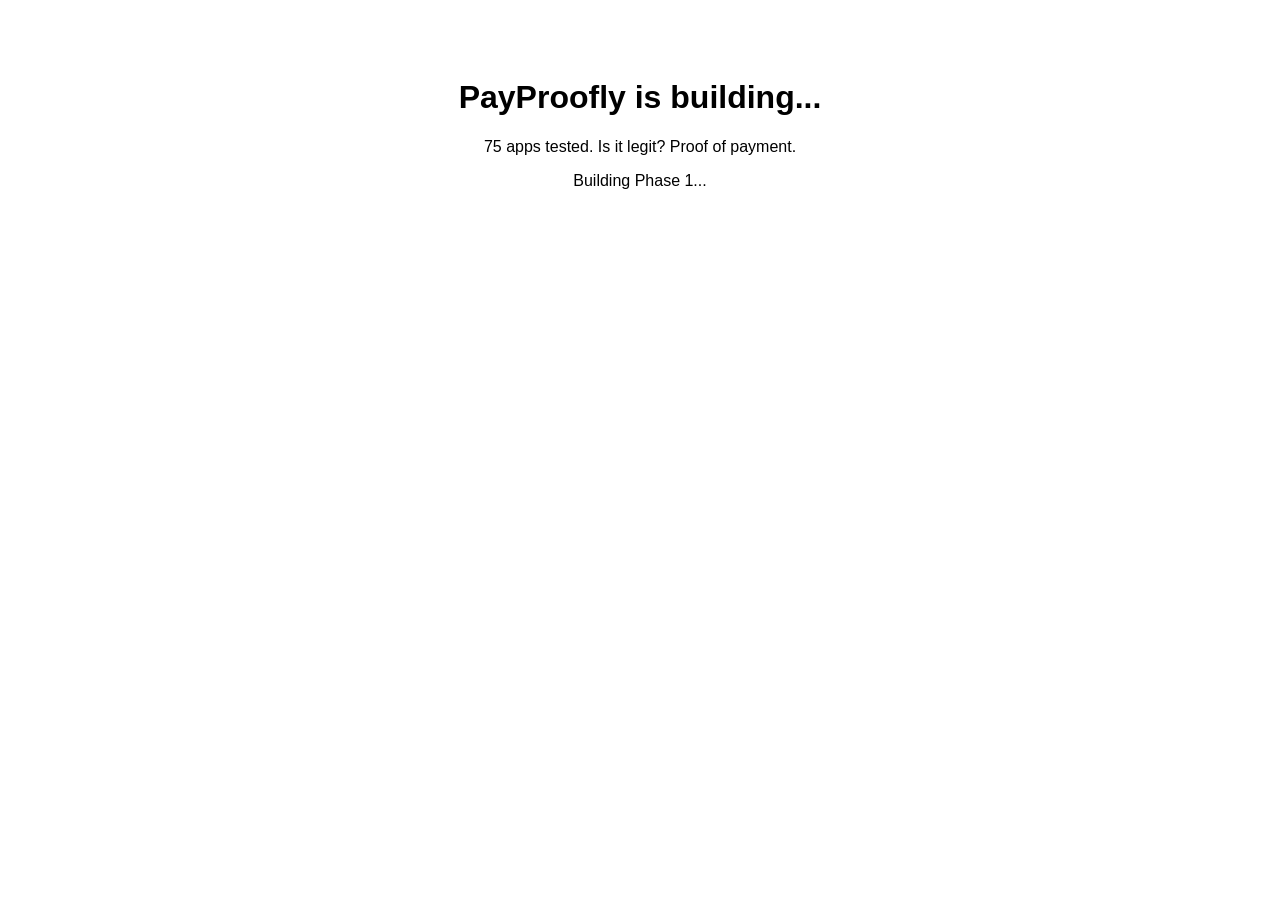
==== index.html @ 029c1d3a "Create index.html" ====
<!DOCTYPE html>
<html>
<head><title>PayProofly - Coming Soon</title></head>
<body style="font-family:sans-serif; text-align:center; padding:50px">
<h1>PayProofly is building...</h1>
<p>75 apps tested. Is it legit? Proof of payment.</p>
<p>Building Phase 1...</p>
</body>
</html>
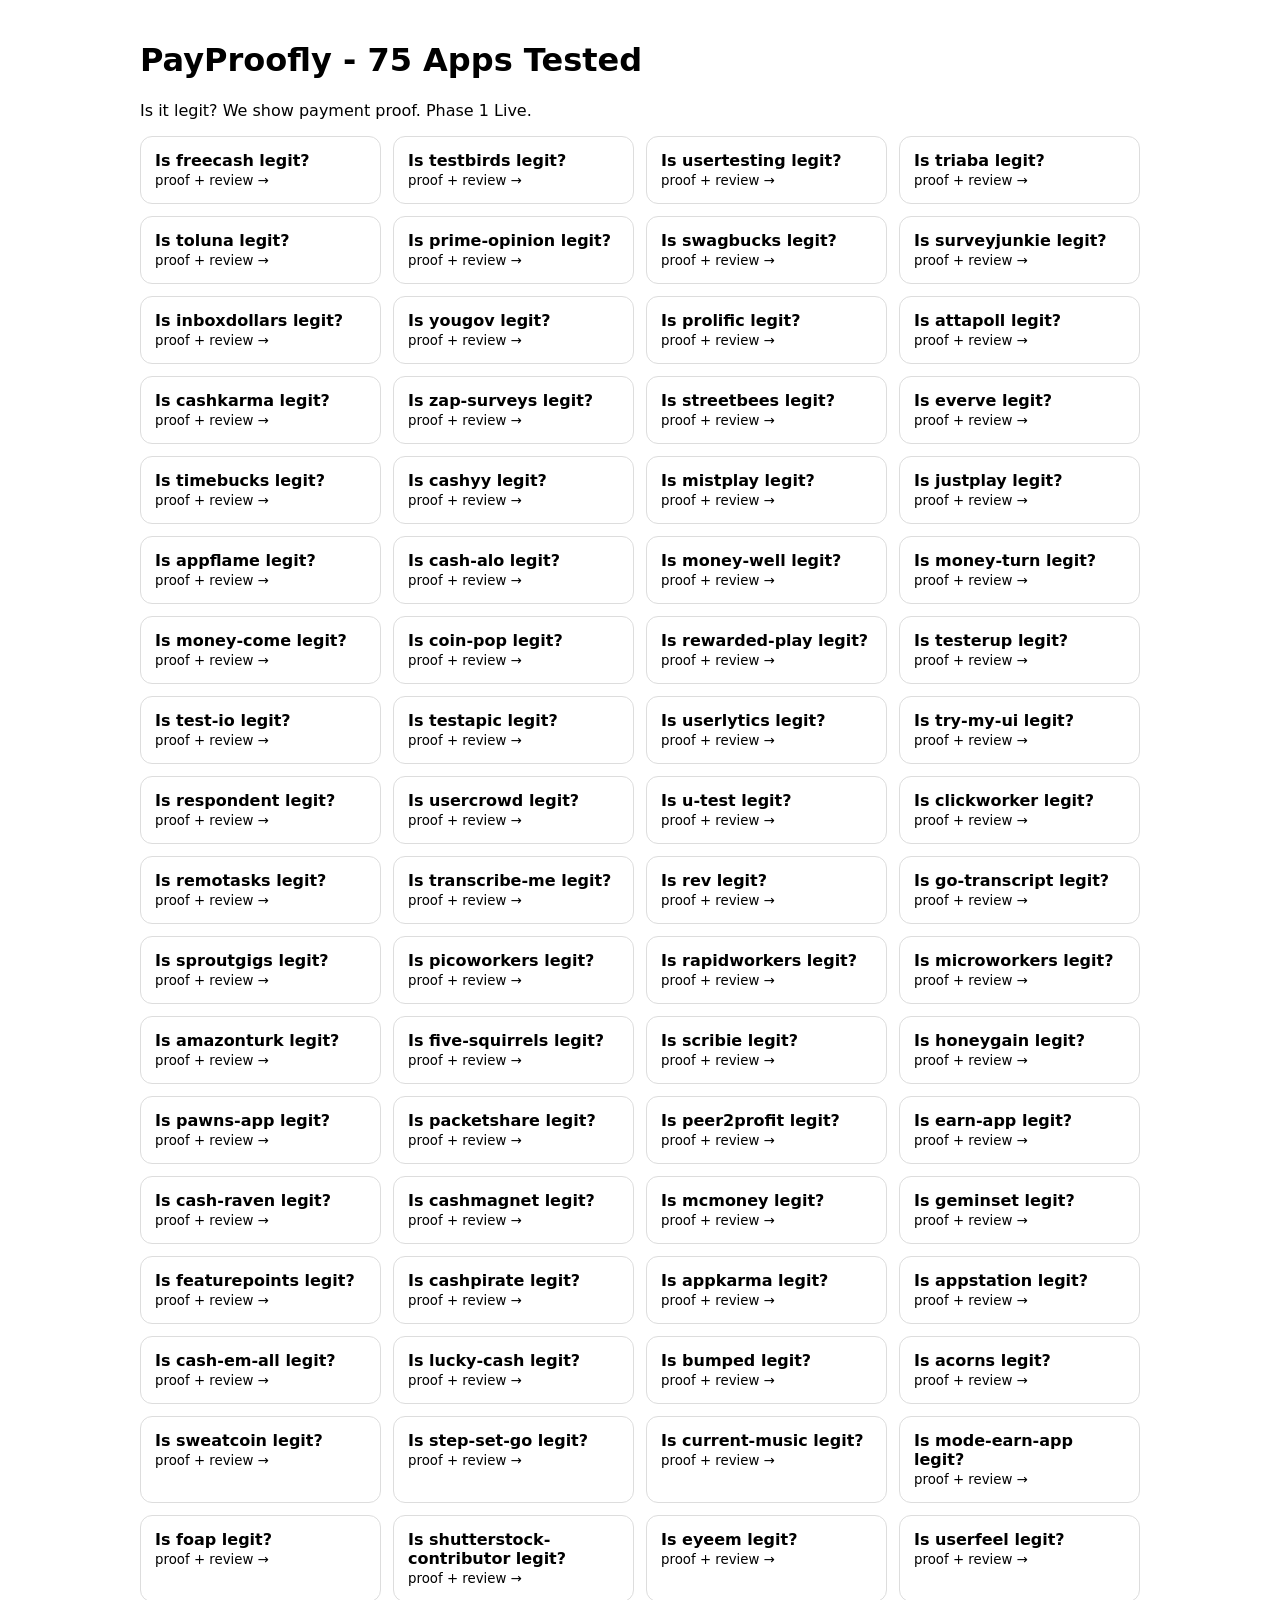
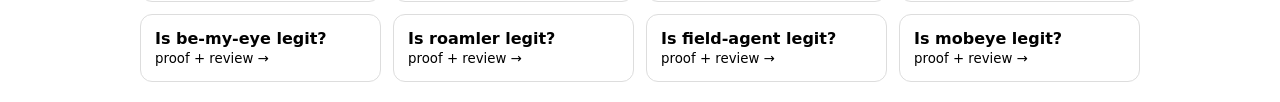
==== commit b96f3275: "Update index.html" ====
--- a/index.html
+++ b/index.html
@@ -1,9 +1,16 @@
 <!DOCTYPE html>
-<html>
-<head><title>PayProofly - Coming Soon</title></head>
-<body style="font-family:sans-serif; text-align:center; padding:50px">
-<h1>PayProofly is building...</h1>
-<p>75 apps tested. Is it legit? Proof of payment.</p>
-<p>Building Phase 1...</p>
-</body>
-</html>
+<html lang="en"><head><meta charset="utf-8"><meta name="viewport" content="width=device-width,initial-scale=1">
+<title>PayProofly - 75 Apps Tested</title>
+<style>
+body{font-family:system-ui;max-width:1000px;margin:0 auto;padding:20px}
+.grid{display:grid;grid-template-columns:repeat(auto-fill,minmax(200px,1fr));gap:12px}
+.card{border:1px solid #ddd;border-radius:12px;padding:14px;text-decoration:none;color:#000}
+.card:hover{border-color:#000}
+</style></head><body>
+<h1>PayProofly - 75 Apps Tested</h1>
+<p>Is it legit? We show payment proof. Phase 1 Live.</p>
+<div class="grid" id="g"></div>
+<script>
+const apps=["freecash","testbirds","usertesting","triaba","toluna","prime-opinion","swagbucks","surveyjunkie","inboxdollars","yougov","prolific","attapoll","cashkarma","zap-surveys","streetbees","everve","timebucks","cashyy","mistplay","justplay","appflame","cash-alo","money-well","money-turn","money-come","coin-pop","rewarded-play","testerup","test-io","testapic","userlytics","try-my-ui","respondent","usercrowd","u-test","clickworker","remotasks","transcribe-me","rev","go-transcript","sproutgigs","picoworkers","rapidworkers","microworkers","amazonturk","five-squirrels","scribie","honeygain","pawns-app","packetshare","peer2profit","earn-app","cash-raven","cashmagnet","mcmoney","geminset","featurepoints","cashpirate","appkarma","appstation","cash-em-all","lucky-cash","bumped","acorns","sweatcoin","step-set-go","current-music","mode-earn-app","foap","shutterstock-contributor","eyeem","userfeel","be-my-eye","roamler","field-agent","mobeye"];
+document.getElementById('g').innerHTML=apps.map(a=>`<a class="card" href="/${a}/"><b>Is ${a} legit?</b><br><small>proof + review →</small></a>`).join('');
+</script></body></html>
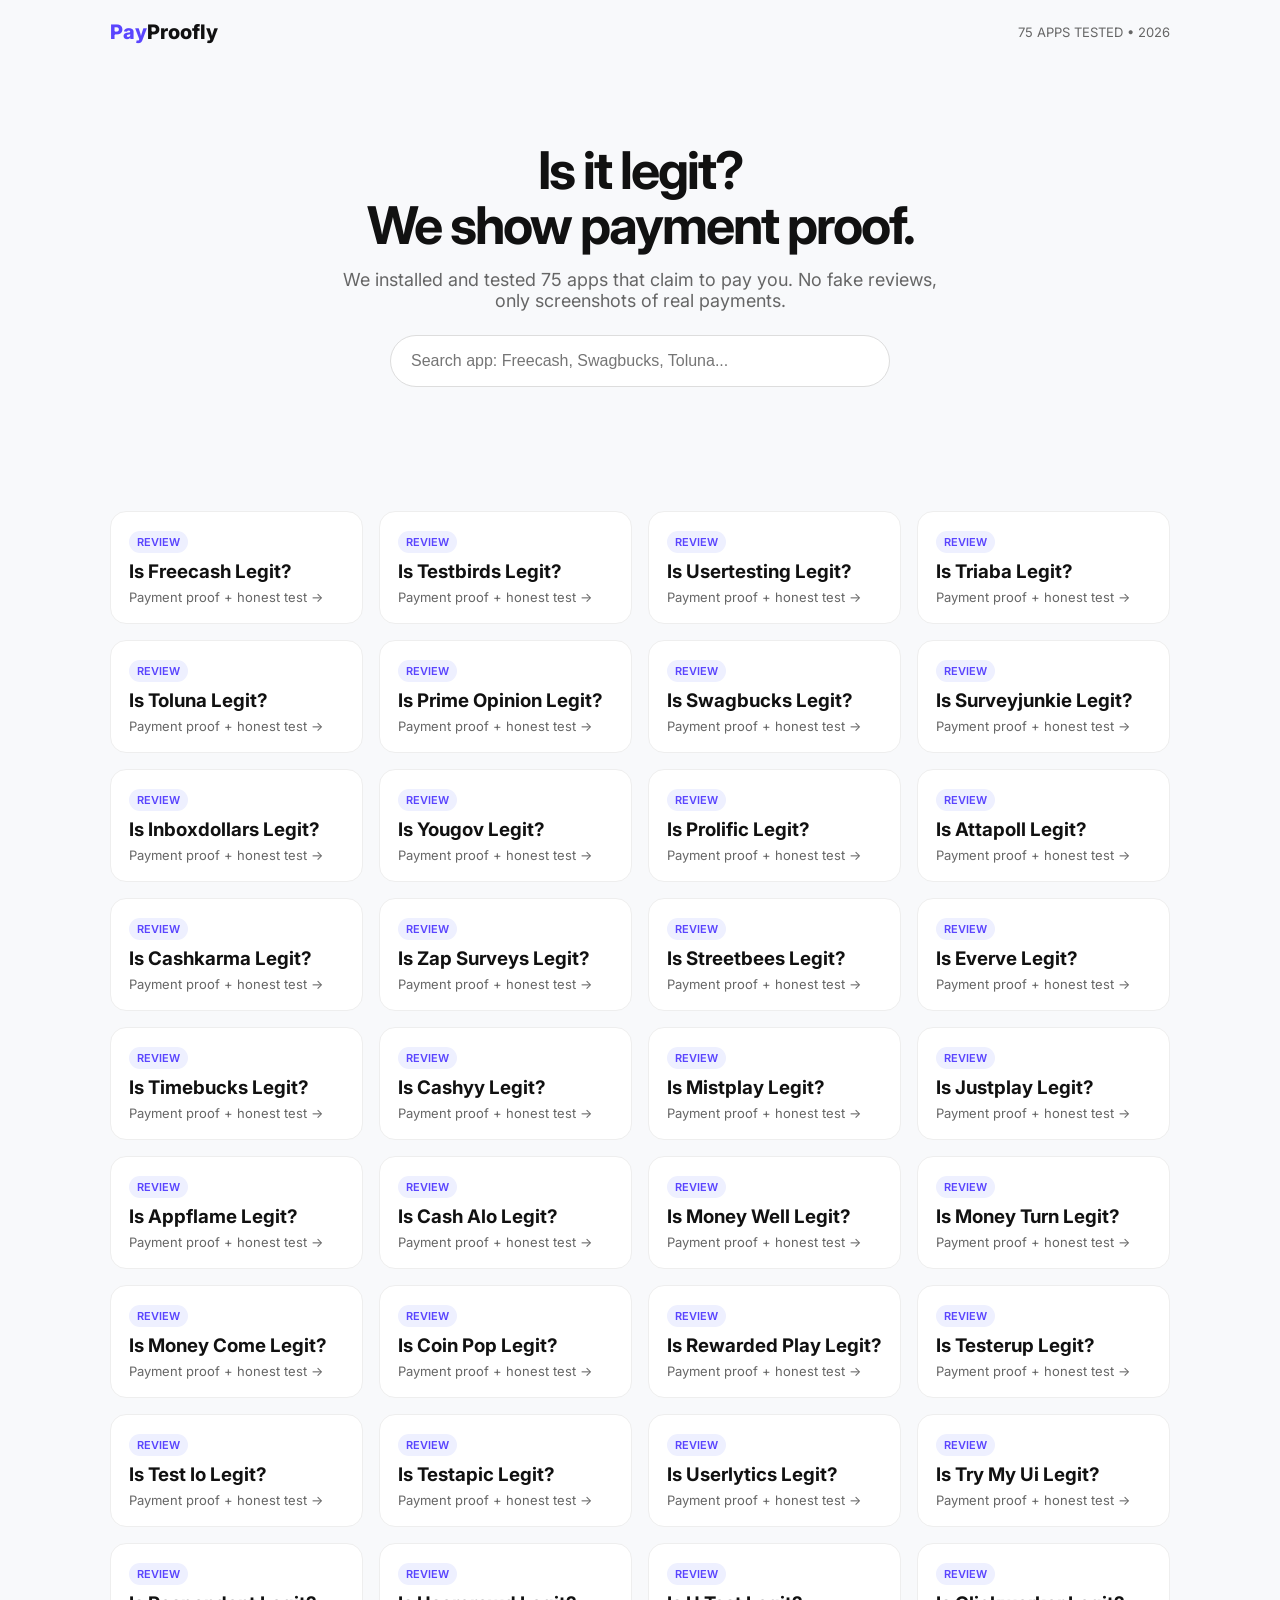
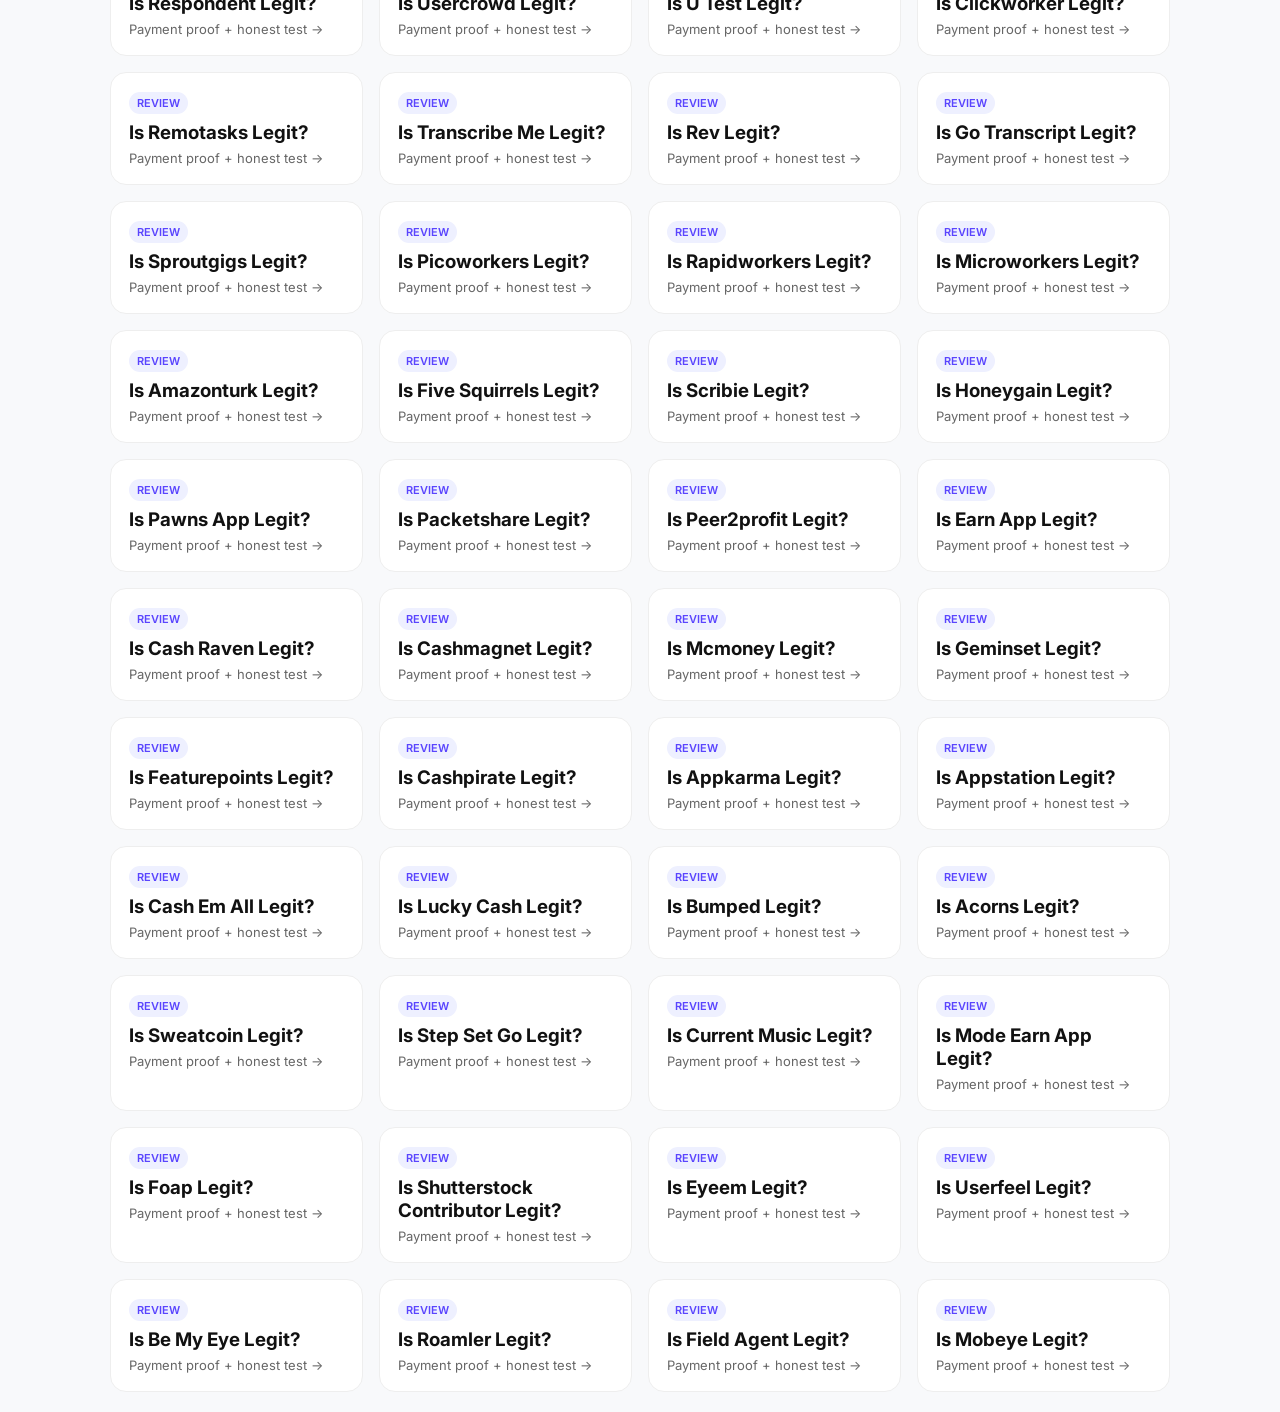
==== commit 4dacafbd: "Update index.html" ====
--- a/index.html
+++ b/index.html
@@ -1,16 +1,38 @@
 <!DOCTYPE html>
-<html lang="en"><head><meta charset="utf-8"><meta name="viewport" content="width=device-width,initial-scale=1">
-<title>PayProofly - 75 Apps Tested</title>
+<html lang="en">
+<head>
+<meta charset="utf-8">
+<meta name="viewport" content="width=device-width,initial-scale=1">
+<title>PayProofly - We Tested 75 Money Apps So You Don't Get Scammed</title>
+<link href="https://fonts.googleapis.com/css2?family=Inter:wght@600;800&display=swap" rel="stylesheet">
 <style>
-body{font-family:system-ui;max-width:1000px;margin:0 auto;padding:20px}
-.grid{display:grid;grid-template-columns:repeat(auto-fill,minmax(200px,1fr));gap:12px}
-.card{border:1px solid #ddd;border-radius:12px;padding:14px;text-decoration:none;color:#000}
-.card:hover{border-color:#000}
-</style></head><body>
-<h1>PayProofly - 75 Apps Tested</h1>
-<p>Is it legit? We show payment proof. Phase 1 Live.</p>
+*{box-sizing:border-box}body{margin:0;font-family:Inter,system-ui;background:#f8f9fb;color:#111}
+header{max-width:1100px;margin:0 auto;padding:20px;display:flex;justify-content:space-between;align-items:center}
+.logo{font-weight:800;font-size:20px} .logo span{color:#5a45fe}
+.hero{max-width:1100px;margin:20px auto;padding:60px 20px;text-align:center}
+.hero h1{font-size:52px;line-height:1.05;margin:0;letter-spacing:-2px}
+.hero p{font-size:18px;color:#666;max-width:600px;margin:16px auto}
+.search{width:100%;max-width:500px;margin:24px auto;display:block;padding:16px 20px;border-radius:999px;border:1px solid #ddd;font-size:16px}
+.grid{max-width:1100px;margin:0 auto;padding:20px;display:grid;grid-template-columns:repeat(auto-fill,minmax(240px,1fr));gap:16px}
+.card{background:#fff;border:1px solid #eee;border-radius:16px;padding:18px;text-decoration:none;color:#111;transition:.2s}
+.card:hover{transform:translateY(-3px);box-shadow:0 10px 30px rgba(0,0,0,.08);border-color:#111}
+.badge{font-size:11px;background:#eef0ff;color:#5a45fe;padding:4px 8px;border-radius:999px;font-weight:600}
+</style>
+</head>
+<body>
+<header><div class="logo"><span>Pay</span>Proofly</div><div style="font-size:13px;color:#666">75 APPS TESTED • 2026</div></header>
+<div class="hero">
+<h1>Is it legit? <br>We show payment proof.</h1>
+<p>We installed and tested 75 apps that claim to pay you. No fake reviews, only screenshots of real payments.</p>
+<input id="s" class="search" placeholder="Search app: Freecash, Swagbucks, Toluna..." onkeyup="filter()">
+</div>
 <div class="grid" id="g"></div>
 <script>
 const apps=["freecash","testbirds","usertesting","triaba","toluna","prime-opinion","swagbucks","surveyjunkie","inboxdollars","yougov","prolific","attapoll","cashkarma","zap-surveys","streetbees","everve","timebucks","cashyy","mistplay","justplay","appflame","cash-alo","money-well","money-turn","money-come","coin-pop","rewarded-play","testerup","test-io","testapic","userlytics","try-my-ui","respondent","usercrowd","u-test","clickworker","remotasks","transcribe-me","rev","go-transcript","sproutgigs","picoworkers","rapidworkers","microworkers","amazonturk","five-squirrels","scribie","honeygain","pawns-app","packetshare","peer2profit","earn-app","cash-raven","cashmagnet","mcmoney","geminset","featurepoints","cashpirate","appkarma","appstation","cash-em-all","lucky-cash","bumped","acorns","sweatcoin","step-set-go","current-music","mode-earn-app","foap","shutterstock-contributor","eyeem","userfeel","be-my-eye","roamler","field-agent","mobeye"];
-document.getElementById('g').innerHTML=apps.map(a=>`<a class="card" href="/${a}/"><b>Is ${a} legit?</b><br><small>proof + review →</small></a>`).join('');
-</script></body></html>
+const g=document.getElementById('g');
+function render(list){g.innerHTML=list.map(a=>`<a class="card" href="/${a}/"><span class="badge">REVIEW</span><h3 style="margin:10px 0 6px;text-transform:capitalize">Is ${a.replace(/-/g,' ')} legit?</h3><p style="margin:0;color:#666;font-size:13px">Payment proof + honest test →</p></a>`).join('')}
+function filter(){const q=document.getElementById('s').value.toLowerCase();render(apps.filter(a=>a.includes(q)))}
+render(apps);
+</script>
+</body>
+</html>
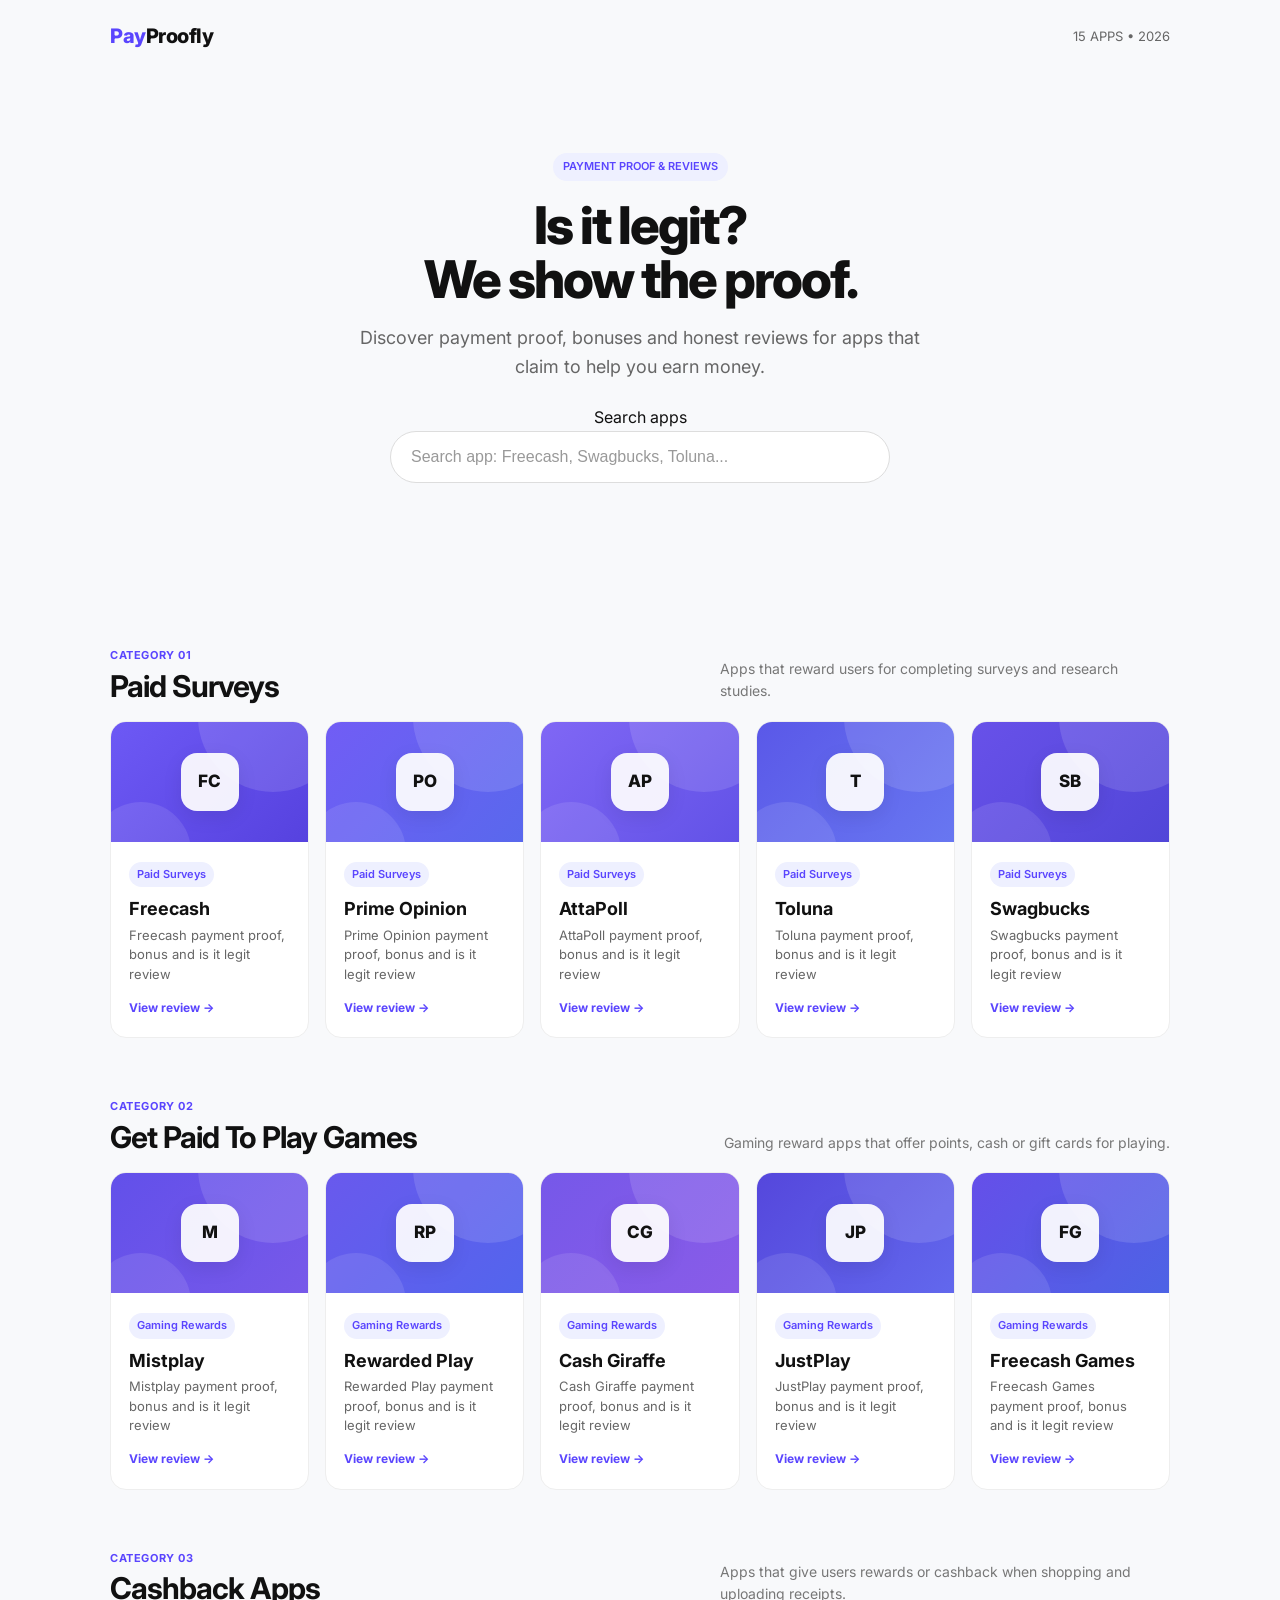
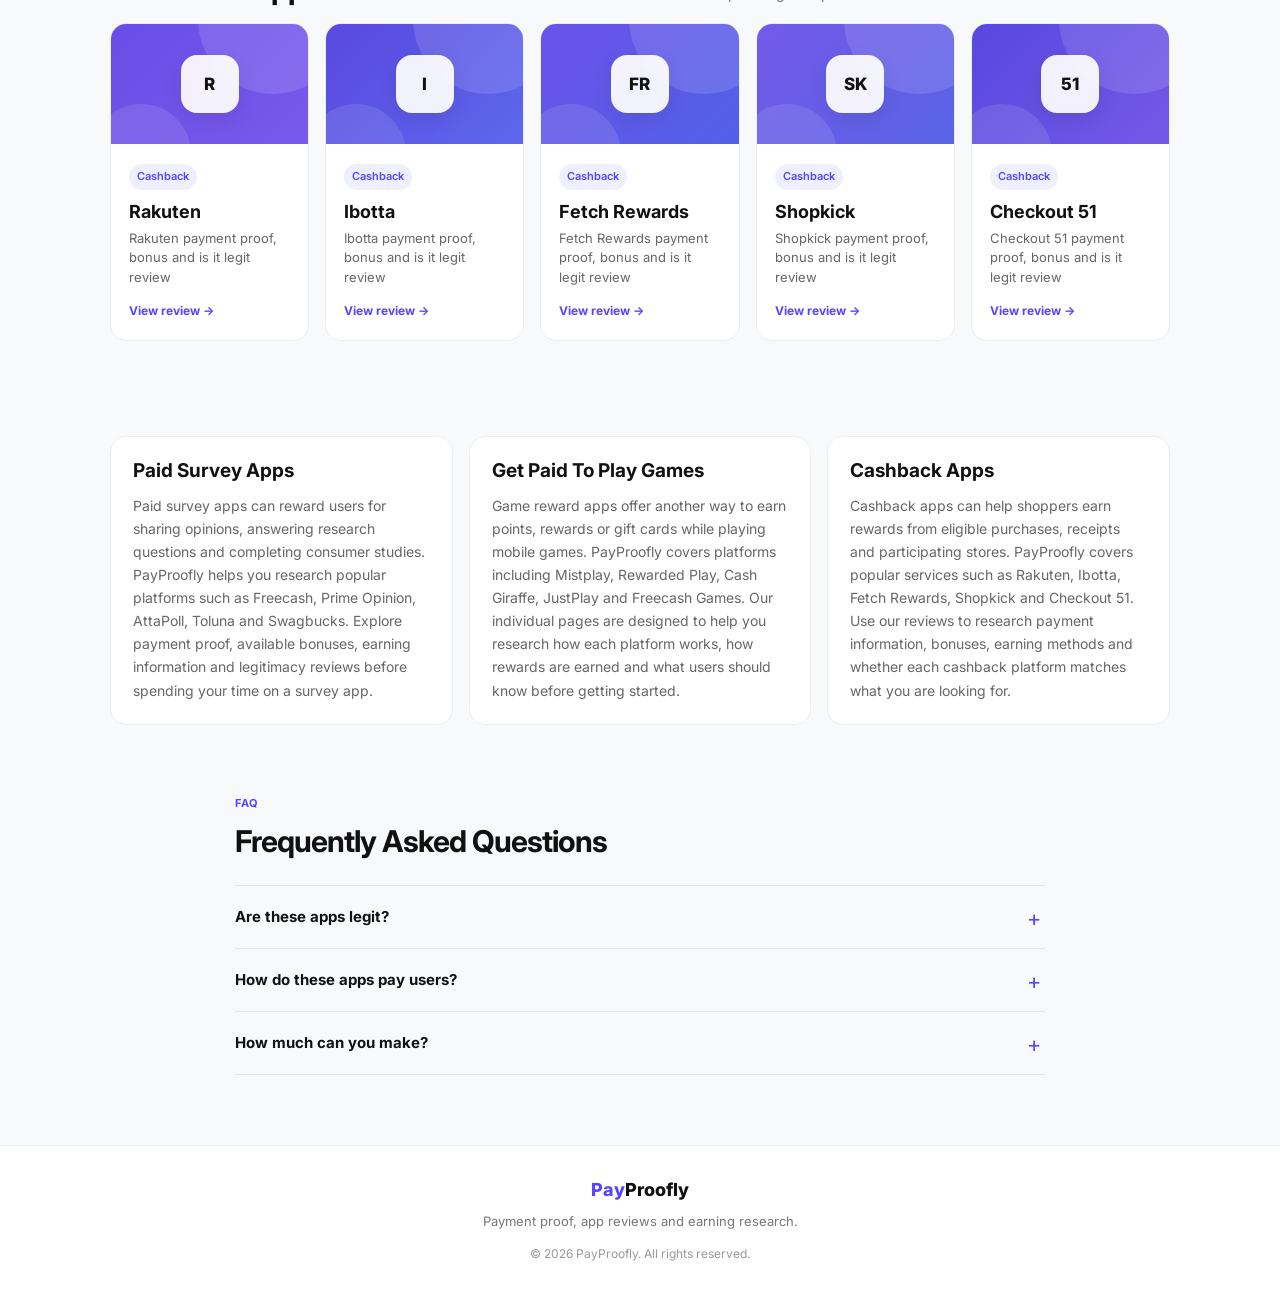
==== commit 66f0ce02: "Add files via upload" ====
--- a/index.html
+++ b/index.html
@@ -1,38 +1,927 @@
-<!DOCTYPE html>
-<html lang="en">
-<head>
-<meta charset="utf-8">
-<meta name="viewport" content="width=device-width,initial-scale=1">
-<title>PayProofly - We Tested 75 Money Apps So You Don't Get Scammed</title>
-<link href="https://fonts.googleapis.com/css2?family=Inter:wght@600;800&display=swap" rel="stylesheet">
-<style>
-*{box-sizing:border-box}body{margin:0;font-family:Inter,system-ui;background:#f8f9fb;color:#111}
-header{max-width:1100px;margin:0 auto;padding:20px;display:flex;justify-content:space-between;align-items:center}
-.logo{font-weight:800;font-size:20px} .logo span{color:#5a45fe}
-.hero{max-width:1100px;margin:20px auto;padding:60px 20px;text-align:center}
-.hero h1{font-size:52px;line-height:1.05;margin:0;letter-spacing:-2px}
-.hero p{font-size:18px;color:#666;max-width:600px;margin:16px auto}
-.search{width:100%;max-width:500px;margin:24px auto;display:block;padding:16px 20px;border-radius:999px;border:1px solid #ddd;font-size:16px}
-.grid{max-width:1100px;margin:0 auto;padding:20px;display:grid;grid-template-columns:repeat(auto-fill,minmax(240px,1fr));gap:16px}
-.card{background:#fff;border:1px solid #eee;border-radius:16px;padding:18px;text-decoration:none;color:#111;transition:.2s}
-.card:hover{transform:translateY(-3px);box-shadow:0 10px 30px rgba(0,0,0,.08);border-color:#111}
-.badge{font-size:11px;background:#eef0ff;color:#5a45fe;padding:4px 8px;border-radius:999px;font-weight:600}
-</style>
-</head>
-<body>
-<header><div class="logo"><span>Pay</span>Proofly</div><div style="font-size:13px;color:#666">75 APPS TESTED • 2026</div></header>
-<div class="hero">
-<h1>Is it legit? <br>We show payment proof.</h1>
-<p>We installed and tested 75 apps that claim to pay you. No fake reviews, only screenshots of real payments.</p>
-<input id="s" class="search" placeholder="Search app: Freecash, Swagbucks, Toluna..." onkeyup="filter()">
-</div>
-<div class="grid" id="g"></div>
-<script>
-const apps=["freecash","testbirds","usertesting","triaba","toluna","prime-opinion","swagbucks","surveyjunkie","inboxdollars","yougov","prolific","attapoll","cashkarma","zap-surveys","streetbees","everve","timebucks","cashyy","mistplay","justplay","appflame","cash-alo","money-well","money-turn","money-come","coin-pop","rewarded-play","testerup","test-io","testapic","userlytics","try-my-ui","respondent","usercrowd","u-test","clickworker","remotasks","transcribe-me","rev","go-transcript","sproutgigs","picoworkers","rapidworkers","microworkers","amazonturk","five-squirrels","scribie","honeygain","pawns-app","packetshare","peer2profit","earn-app","cash-raven","cashmagnet","mcmoney","geminset","featurepoints","cashpirate","appkarma","appstation","cash-em-all","lucky-cash","bumped","acorns","sweatcoin","step-set-go","current-music","mode-earn-app","foap","shutterstock-contributor","eyeem","userfeel","be-my-eye","roamler","field-agent","mobeye"];
-const g=document.getElementById('g');
-function render(list){g.innerHTML=list.map(a=>`<a class="card" href="/${a}/"><span class="badge">REVIEW</span><h3 style="margin:10px 0 6px;text-transform:capitalize">Is ${a.replace(/-/g,' ')} legit?</h3><p style="margin:0;color:#666;font-size:13px">Payment proof + honest test →</p></a>`).join('')}
-function filter(){const q=document.getElementById('s').value.toLowerCase();render(apps.filter(a=>a.includes(q)))}
-render(apps);
-</script>
-</body>
-</html>
+<!DOCTYPE html>
+<html lang="en">
+<head>
+    <meta charset="UTF-8">
+    <meta name="viewport" content="width=device-width, initial-scale=1.0">
+
+    <title>PayProofly — Payment Proof, Bonuses & Legit Reviews</title>
+
+    <meta
+        name="description"
+        content="Discover payment proof, bonuses and honest reviews for paid survey apps, game rewards apps and cashback apps."
+    >
+
+    <meta
+        name="robots"
+        content="index, follow"
+    >
+
+    <link
+        rel="canonical"
+        href="https://payproofly.pages.dev/"
+    >
+
+    <link rel="preconnect" href="https://fonts.googleapis.com">
+    <link rel="preconnect" href="https://fonts.gstatic.com" crossorigin>
+
+    <link
+        href="https://fonts.googleapis.com/css2?family=Inter:wght@400;500;600;700;800&display=swap"
+        rel="stylesheet"
+    >
+
+    <link rel="stylesheet" href="css/styles.css">
+
+    <!-- WebSite structured data -->
+    <script type="application/ld+json">
+    {
+        "@context": "https://schema.org",
+        "@type": "WebSite",
+        "name": "PayProofly",
+        "url": "https://payproofly.pages.dev/",
+        "description": "Payment proof, bonuses and reviews for apps that claim to pay users."
+    }
+    </script>
+
+    <!-- ItemList structured data -->
+    <script type="application/ld+json">
+    {
+        "@context": "https://schema.org",
+        "@type": "ItemList",
+        "name": "PayProofly Featured Apps",
+        "itemListElement": [
+            {
+                "@type": "ListItem",
+                "position": 1,
+                "name": "Freecash",
+                "url": "https://payproofly.pages.dev/freecash/"
+            },
+            {
+                "@type": "ListItem",
+                "position": 2,
+                "name": "Prime Opinion",
+                "url": "https://payproofly.pages.dev/prime-opinion/"
+            },
+            {
+                "@type": "ListItem",
+                "position": 3,
+                "name": "AttaPoll",
+                "url": "https://payproofly.pages.dev/attapoll/"
+            },
+            {
+                "@type": "ListItem",
+                "position": 4,
+                "name": "Toluna",
+                "url": "https://payproofly.pages.dev/toluna/"
+            },
+            {
+                "@type": "ListItem",
+                "position": 5,
+                "name": "Swagbucks",
+                "url": "https://payproofly.pages.dev/swagbucks/"
+            },
+            {
+                "@type": "ListItem",
+                "position": 6,
+                "name": "Mistplay",
+                "url": "https://payproofly.pages.dev/mistplay/"
+            },
+            {
+                "@type": "ListItem",
+                "position": 7,
+                "name": "Rewarded Play",
+                "url": "https://payproofly.pages.dev/rewarded-play/"
+            },
+            {
+                "@type": "ListItem",
+                "position": 8,
+                "name": "Cash Giraffe",
+                "url": "https://payproofly.pages.dev/cash-giraffe/"
+            },
+            {
+                "@type": "ListItem",
+                "position": 9,
+                "name": "JustPlay",
+                "url": "https://payproofly.pages.dev/justplay/"
+            },
+            {
+                "@type": "ListItem",
+                "position": 10,
+                "name": "Freecash Games",
+                "url": "https://payproofly.pages.dev/freecash-games/"
+            },
+            {
+                "@type": "ListItem",
+                "position": 11,
+                "name": "Rakuten",
+                "url": "https://payproofly.pages.dev/rakuten/"
+            },
+            {
+                "@type": "ListItem",
+                "position": 12,
+                "name": "Ibotta",
+                "url": "https://payproofly.pages.dev/ibotta/"
+            },
+            {
+                "@type": "ListItem",
+                "position": 13,
+                "name": "Fetch Rewards",
+                "url": "https://payproofly.pages.dev/fetch-rewards/"
+            },
+            {
+                "@type": "ListItem",
+                "position": 14,
+                "name": "Shopkick",
+                "url": "https://payproofly.pages.dev/shopkick/"
+            },
+            {
+                "@type": "ListItem",
+                "position": 15,
+                "name": "Checkout 51",
+                "url": "https://payproofly.pages.dev/checkout-51/"
+            }
+        ]
+    }
+    </script>
+</head>
+
+<body>
+
+    <!-- HEADER -->
+    <header class="site-header">
+        <a href="/" class="logo" aria-label="PayProofly Home">
+            <span>Pay</span>Proofly
+        </a>
+
+        <div class="header-meta">
+            15 APPS • 2026
+        </div>
+    </header>
+
+
+    <main>
+
+        <!-- HERO -->
+        <section class="hero">
+
+            <div class="hero-badge">
+                PAYMENT PROOF & REVIEWS
+            </div>
+
+            <h1>
+                Is it legit?
+                <br>
+                We show the proof.
+            </h1>
+
+            <p>
+                Discover payment proof, bonuses and honest reviews
+                for apps that claim to help you earn money.
+            </p>
+
+            <div class="search-wrapper">
+                <label for="search" class="sr-only">
+                    Search apps
+                </label>
+
+                <input
+                    id="search"
+                    class="search"
+                    type="search"
+                    placeholder="Search app: Freecash, Swagbucks, Toluna..."
+                    autocomplete="off"
+                >
+            </div>
+
+        </section>
+
+
+        <!-- SEARCH RESULT MESSAGE -->
+        <div
+            id="searchStatus"
+            class="search-status"
+            aria-live="polite"
+        ></div>
+
+
+        <!-- PAID SURVEYS -->
+        <section
+            class="category-section"
+            data-category="paid surveys"
+        >
+
+            <div class="section-heading">
+                <div>
+                    <span class="section-label">
+                        CATEGORY 01
+                    </span>
+
+                    <h2>
+                        Paid Surveys
+                    </h2>
+                </div>
+
+                <p>
+                    Apps that reward users for completing surveys and research studies.
+                </p>
+            </div>
+
+
+            <div class="grid">
+
+                <!-- Freecash -->
+                <a
+                    href="/freecash/"
+                    class="card"
+                    data-name="Freecash"
+                    data-category="Paid Surveys"
+                >
+                    <div class="card-visual visual-freecash">
+                        <span>FC</span>
+                    </div>
+
+                    <div class="card-content">
+
+                        <span class="badge">
+                            Paid Surveys
+                        </span>
+
+                        <h3>
+                            Freecash
+                        </h3>
+
+                        <p>
+                            Freecash payment proof, bonus and is it legit review
+                        </p>
+
+                        <span class="card-link">
+                            View review →
+                        </span>
+
+                    </div>
+                </a>
+
+
+                <!-- Prime Opinion -->
+                <a
+                    href="/prime-opinion/"
+                    class="card"
+                    data-name="Prime Opinion"
+                    data-category="Paid Surveys"
+                >
+                    <div class="card-visual visual-prime">
+                        <span>PO</span>
+                    </div>
+
+                    <div class="card-content">
+
+                        <span class="badge">
+                            Paid Surveys
+                        </span>
+
+                        <h3>
+                            Prime Opinion
+                        </h3>
+
+                        <p>
+                            Prime Opinion payment proof, bonus and is it legit review
+                        </p>
+
+                        <span class="card-link">
+                            View review →
+                        </span>
+
+                    </div>
+                </a>
+
+
+                <!-- AttaPoll -->
+                <a
+                    href="/attapoll/"
+                    class="card"
+                    data-name="AttaPoll"
+                    data-category="Paid Surveys"
+                >
+                    <div class="card-visual visual-attapoll">
+                        <span>AP</span>
+                    </div>
+
+                    <div class="card-content">
+
+                        <span class="badge">
+                            Paid Surveys
+                        </span>
+
+                        <h3>
+                            AttaPoll
+                        </h3>
+
+                        <p>
+                            AttaPoll payment proof, bonus and is it legit review
+                        </p>
+
+                        <span class="card-link">
+                            View review →
+                        </span>
+
+                    </div>
+                </a>
+
+
+                <!-- Toluna -->
+                <a
+                    href="/toluna/"
+                    class="card"
+                    data-name="Toluna"
+                    data-category="Paid Surveys"
+                >
+                    <div class="card-visual visual-toluna">
+                        <span>T</span>
+                    </div>
+
+                    <div class="card-content">
+
+                        <span class="badge">
+                            Paid Surveys
+                        </span>
+
+                        <h3>
+                            Toluna
+                        </h3>
+
+                        <p>
+                            Toluna payment proof, bonus and is it legit review
+                        </p>
+
+                        <span class="card-link">
+                            View review →
+                        </span>
+
+                    </div>
+                </a>
+
+
+                <!-- Swagbucks -->
+                <a
+                    href="/swagbucks/"
+                    class="card"
+                    data-name="Swagbucks"
+                    data-category="Paid Surveys"
+                >
+                    <div class="card-visual visual-swagbucks">
+                        <span>SB</span>
+                    </div>
+
+                    <div class="card-content">
+
+                        <span class="badge">
+                            Paid Surveys
+                        </span>
+
+                        <h3>
+                            Swagbucks
+                        </h3>
+
+                        <p>
+                            Swagbucks payment proof, bonus and is it legit review
+                        </p>
+
+                        <span class="card-link">
+                            View review →
+                        </span>
+
+                    </div>
+                </a>
+
+            </div>
+
+        </section>
+
+
+        <!-- GET PAID TO PLAY GAMES -->
+        <section
+            class="category-section"
+            data-category="get paid to play games"
+        >
+
+            <div class="section-heading">
+                <div>
+                    <span class="section-label">
+                        CATEGORY 02
+                    </span>
+
+                    <h2>
+                        Get Paid To Play Games
+                    </h2>
+                </div>
+
+                <p>
+                    Gaming reward apps that offer points, cash or gift cards for playing.
+                </p>
+            </div>
+
+
+            <div class="grid">
+
+                <!-- Mistplay -->
+                <a
+                    href="/mistplay/"
+                    class="card"
+                    data-name="Mistplay"
+                    data-category="Get Paid To Play Games"
+                >
+                    <div class="card-visual visual-mistplay">
+                        <span>M</span>
+                    </div>
+
+                    <div class="card-content">
+
+                        <span class="badge">
+                            Gaming Rewards
+                        </span>
+
+                        <h3>
+                            Mistplay
+                        </h3>
+
+                        <p>
+                            Mistplay payment proof, bonus and is it legit review
+                        </p>
+
+                        <span class="card-link">
+                            View review →
+                        </span>
+
+                    </div>
+                </a>
+
+
+                <!-- Rewarded Play -->
+                <a
+                    href="/rewarded-play/"
+                    class="card"
+                    data-name="Rewarded Play"
+                    data-category="Get Paid To Play Games"
+                >
+                    <div class="card-visual visual-rewarded">
+                        <span>RP</span>
+                    </div>
+
+                    <div class="card-content">
+
+                        <span class="badge">
+                            Gaming Rewards
+                        </span>
+
+                        <h3>
+                            Rewarded Play
+                        </h3>
+
+                        <p>
+                            Rewarded Play payment proof, bonus and is it legit review
+                        </p>
+
+                        <span class="card-link">
+                            View review →
+                        </span>
+
+                    </div>
+                </a>
+
+
+                <!-- Cash Giraffe -->
+                <a
+                    href="/cash-giraffe/"
+                    class="card"
+                    data-name="Cash Giraffe"
+                    data-category="Get Paid To Play Games"
+                >
+                    <div class="card-visual visual-giraffe">
+                        <span>CG</span>
+                    </div>
+
+                    <div class="card-content">
+
+                        <span class="badge">
+                            Gaming Rewards
+                        </span>
+
+                        <h3>
+                            Cash Giraffe
+                        </h3>
+
+                        <p>
+                            Cash Giraffe payment proof, bonus and is it legit review
+                        </p>
+
+                        <span class="card-link">
+                            View review →
+                        </span>
+
+                    </div>
+                </a>
+
+
+                <!-- JustPlay -->
+                <a
+                    href="/justplay/"
+                    class="card"
+                    data-name="JustPlay"
+                    data-category="Get Paid To Play Games"
+                >
+                    <div class="card-visual visual-justplay">
+                        <span>JP</span>
+                    </div>
+
+                    <div class="card-content">
+
+                        <span class="badge">
+                            Gaming Rewards
+                        </span>
+
+                        <h3>
+                            JustPlay
+                        </h3>
+
+                        <p>
+                            JustPlay payment proof, bonus and is it legit review
+                        </p>
+
+                        <span class="card-link">
+                            View review →
+                        </span>
+
+                    </div>
+                </a>
+
+
+                <!-- Freecash Games -->
+                <a
+                    href="/freecash-games/"
+                    class="card"
+                    data-name="Freecash Games"
+                    data-category="Get Paid To Play Games"
+                >
+                    <div class="card-visual visual-freecash-games">
+                        <span>FG</span>
+                    </div>
+
+                    <div class="card-content">
+
+                        <span class="badge">
+                            Gaming Rewards
+                        </span>
+
+                        <h3>
+                            Freecash Games
+                        </h3>
+
+                        <p>
+                            Freecash Games payment proof, bonus and is it legit review
+                        </p>
+
+                        <span class="card-link">
+                            View review →
+                        </span>
+
+                    </div>
+                </a>
+
+            </div>
+
+        </section>
+
+
+        <!-- CASHBACK -->
+        <section
+            class="category-section"
+            data-category="cashback apps"
+        >
+
+            <div class="section-heading">
+                <div>
+                    <span class="section-label">
+                        CATEGORY 03
+                    </span>
+
+                    <h2>
+                        Cashback Apps
+                    </h2>
+                </div>
+
+                <p>
+                    Apps that give users rewards or cashback when shopping and uploading receipts.
+                </p>
+            </div>
+
+
+            <div class="grid">
+
+                <!-- Rakuten -->
+                <a
+                    href="/rakuten/"
+                    class="card"
+                    data-name="Rakuten"
+                    data-category="Cashback Apps"
+                >
+                    <div class="card-visual visual-rakuten">
+                        <span>R</span>
+                    </div>
+
+                    <div class="card-content">
+
+                        <span class="badge">
+                            Cashback
+                        </span>
+
+                        <h3>
+                            Rakuten
+                        </h3>
+
+                        <p>
+                            Rakuten payment proof, bonus and is it legit review
+                        </p>
+
+                        <span class="card-link">
+                            View review →
+                        </span>
+
+                    </div>
+                </a>
+
+
+                <!-- Ibotta -->
+                <a
+                    href="/ibotta/"
+                    class="card"
+                    data-name="Ibotta"
+                    data-category="Cashback Apps"
+                >
+                    <div class="card-visual visual-ibotta">
+                        <span>I</span>
+                    </div>
+
+                    <div class="card-content">
+
+                        <span class="badge">
+                            Cashback
+                        </span>
+
+                        <h3>
+                            Ibotta
+                        </h3>
+
+                        <p>
+                            Ibotta payment proof, bonus and is it legit review
+                        </p>
+
+                        <span class="card-link">
+                            View review →
+                        </span>
+
+                    </div>
+                </a>
+
+
+                <!-- Fetch Rewards -->
+                <a
+                    href="/fetch-rewards/"
+                    class="card"
+                    data-name="Fetch Rewards"
+                    data-category="Cashback Apps"
+                >
+                    <div class="card-visual visual-fetch">
+                        <span>FR</span>
+                    </div>
+
+                    <div class="card-content">
+
+                        <span class="badge">
+                            Cashback
+                        </span>
+
+                        <h3>
+                            Fetch Rewards
+                        </h3>
+
+                        <p>
+                            Fetch Rewards payment proof, bonus and is it legit review
+                        </p>
+
+                        <span class="card-link">
+                            View review →
+                        </span>
+
+                    </div>
+                </a>
+
+
+                <!-- Shopkick -->
+                <a
+                    href="/shopkick/"
+                    class="card"
+                    data-name="Shopkick"
+                    data-category="Cashback Apps"
+                >
+                    <div class="card-visual visual-shopkick">
+                        <span>SK</span>
+                    </div>
+
+                    <div class="card-content">
+
+                        <span class="badge">
+                            Cashback
+                        </span>
+
+                        <h3>
+                            Shopkick
+                        </h3>
+
+                        <p>
+                            Shopkick payment proof, bonus and is it legit review
+                        </p>
+
+                        <span class="card-link">
+                            View review →
+                        </span>
+
+                    </div>
+                </a>
+
+
+                <!-- Checkout 51 -->
+                <a
+                    href="/checkout-51/"
+                    class="card"
+                    data-name="Checkout 51"
+                    data-category="Cashback Apps"
+                >
+                    <div class="card-visual visual-checkout">
+                        <span>51</span>
+                    </div>
+
+                    <div class="card-content">
+
+                        <span class="badge">
+                            Cashback
+                        </span>
+
+                        <h3>
+                            Checkout 51
+                        </h3>
+
+                        <p>
+                            Checkout 51 payment proof, bonus and is it legit review
+                        </p>
+
+                        <span class="card-link">
+                            View review →
+                        </span>
+
+                    </div>
+                </a>
+
+            </div>
+
+        </section>
+
+
+        <!-- SEO CONTENT -->
+        <section class="seo-content">
+
+            <article>
+                <h2>
+                    Paid Survey Apps
+                </h2>
+
+                <p>
+                    Paid survey apps can reward users for sharing opinions,
+                    answering research questions and completing consumer studies.
+                    PayProofly helps you research popular platforms such as
+                    Freecash, Prime Opinion, AttaPoll, Toluna and Swagbucks.
+                    Explore payment proof, available bonuses, earning information
+                    and legitimacy reviews before spending your time on a survey app.
+                </p>
+            </article>
+
+
+            <article>
+                <h2>
+                    Get Paid To Play Games
+                </h2>
+
+                <p>
+                    Game reward apps offer another way to earn points, rewards
+                    or gift cards while playing mobile games. PayProofly covers
+                    platforms including Mistplay, Rewarded Play, Cash Giraffe,
+                    JustPlay and Freecash Games. Our individual pages are designed
+                    to help you research how each platform works, how rewards are
+                    earned and what users should know before getting started.
+                </p>
+            </article>
+
+
+            <article>
+                <h2>
+                    Cashback Apps
+                </h2>
+
+                <p>
+                    Cashback apps can help shoppers earn rewards from eligible
+                    purchases, receipts and participating stores. PayProofly covers
+                    popular services such as Rakuten, Ibotta, Fetch Rewards,
+                    Shopkick and Checkout 51. Use our reviews to research payment
+                    information, bonuses, earning methods and whether each cashback
+                    platform matches what you are looking for.
+                </p>
+            </article>
+
+        </section>
+
+
+        <!-- FAQ -->
+        <section class="faq">
+
+            <div class="faq-heading">
+                <span class="section-label">
+                    FAQ
+                </span>
+
+                <h2>
+                    Frequently Asked Questions
+                </h2>
+            </div>
+
+
+            <div class="faq-list">
+
+                <details>
+                    <summary>
+                        Are these apps legit?
+                    </summary>
+
+                    <p>
+                        Legitimacy can vary by platform, country, reward method
+                        and account conditions. PayProofly provides individual
+                        pages so you can research each app before signing up.
+                    </p>
+                </details>
+
+
+                <details>
+                    <summary>
+                        How do these apps pay users?
+                    </summary>
+
+                    <p>
+                        Payment methods vary between apps. Depending on the
+                        platform, rewards may include PayPal, gift cards,
+                        cashback or other available redemption options.
+                    </p>
+                </details>
+
+
+                <details>
+                    <summary>
+                        How much can you make?
+                    </summary>
+
+                    <p>
+                        Earnings depend on the app, available tasks, location,
+                        time spent and eligibility. There is no guaranteed
+                        amount, so check the individual review for more details.
+                    </p>
+                </details>
+
+            </div>
+
+        </section>
+
+    </main>
+
+
+    <!-- FOOTER -->
+    <footer class="site-footer">
+
+        <div class="footer-inner">
+
+            <div class="footer-logo">
+                <span>Pay</span>Proofly
+            </div>
+
+            <p>
+                Payment proof, app reviews and earning research.
+            </p>
+
+            <div class="footer-copy">
+                © 2026 PayProofly. All rights reserved.
+            </div>
+
+        </div>
+
+    </footer>
+
+
+    <script src="js/app.js" defer></script>
+
+</body>
+</html>
--- a/css/styles.css
+++ b/css/styles.css
@@ -0,0 +1,638 @@
+* {
+    box-sizing: border-box;
+}
+
+html {
+    scroll-behavior: smooth;
+}
+
+body {
+    margin: 0;
+    font-family: "Inter", system-ui, -apple-system, BlinkMacSystemFont, "Segoe UI", sans-serif;
+    background: #f8f9fb;
+    color: #111;
+    line-height: 1.6;
+}
+
+a {
+    color: inherit;
+}
+
+
+/* =========================
+   HEADER
+========================= */
+
+.site-header {
+    max-width: 1100px;
+    margin: 0 auto;
+    padding: 20px;
+    display: flex;
+    justify-content: space-between;
+    align-items: center;
+}
+
+.logo {
+    color: #111;
+    text-decoration: none;
+    font-weight: 800;
+    font-size: 20px;
+    letter-spacing: -0.5px;
+}
+
+.logo span {
+    color: #5a45fe;
+}
+
+.header-meta {
+    font-size: 13px;
+    color: #666;
+}
+
+
+/* =========================
+   HERO
+========================= */
+
+.hero {
+    max-width: 1100px;
+    margin: 20px auto;
+    padding: 60px 20px;
+    text-align: center;
+}
+
+.hero-badge {
+    display: inline-block;
+    margin-bottom: 18px;
+    padding: 5px 10px;
+    border-radius: 999px;
+    background: #eef0ff;
+    color: #5a45fe;
+    font-size: 11px;
+    font-weight: 600;
+}
+
+.hero h1 {
+    margin: 0;
+    font-size: 52px;
+    line-height: 1.05;
+    letter-spacing: -2px;
+    font-weight: 800;
+}
+
+.hero p {
+    max-width: 600px;
+    margin: 16px auto;
+    color: #666;
+    font-size: 18px;
+}
+
+
+/* =========================
+   SEARCH
+========================= */
+
+.search-wrapper {
+    width: 100%;
+    max-width: 500px;
+    margin: 24px auto;
+}
+
+.search {
+    width: 100%;
+    display: block;
+    padding: 16px 20px;
+    border: 1px solid #ddd;
+    border-radius: 999px;
+    outline: none;
+    background: #fff;
+    color: #111;
+    font-size: 16px;
+}
+
+.search::placeholder {
+    color: #999;
+}
+
+.search:focus {
+    border-color: #5a45fe;
+    box-shadow: 0 0 0 3px rgba(90, 69, 254, 0.08);
+}
+
+
+/* =========================
+   SEARCH STATUS
+========================= */
+
+.search-status {
+    max-width: 1100px;
+    min-height: 20px;
+    margin: 0 auto 10px;
+    padding: 0 20px;
+    text-align: center;
+    color: #777;
+    font-size: 13px;
+}
+
+
+/* =========================
+   CATEGORY
+========================= */
+
+.category-section {
+    max-width: 1100px;
+    margin: 0 auto;
+    padding: 30px 20px;
+}
+
+.section-heading {
+    display: flex;
+    align-items: end;
+    justify-content: space-between;
+    gap: 30px;
+    margin-bottom: 18px;
+}
+
+.section-heading h2 {
+    margin: 0;
+    font-size: 30px;
+    line-height: 1.1;
+    letter-spacing: -1px;
+}
+
+.section-heading p {
+    max-width: 450px;
+    margin: 0;
+    color: #777;
+    font-size: 14px;
+}
+
+.section-label {
+    display: block;
+    margin-bottom: 5px;
+    color: #5a45fe;
+    font-size: 11px;
+    font-weight: 700;
+    letter-spacing: 0.6px;
+}
+
+
+/* =========================
+   GRID
+========================= */
+
+.grid {
+    display: grid;
+    grid-template-columns: repeat(5, 1fr);
+    gap: 16px;
+}
+
+
+/* =========================
+   CARD
+========================= */
+
+.card {
+    overflow: hidden;
+    display: block;
+    background: #fff;
+    border: 1px solid #eee;
+    border-radius: 16px;
+    color: #111;
+    text-decoration: none;
+    transition: 0.2s ease;
+}
+
+.card:hover {
+    transform: translateY(-3px);
+    box-shadow: 0 10px 30px rgba(0, 0, 0, 0.08);
+    border-color: #111;
+}
+
+
+/* =========================
+   CARD VISUAL
+========================= */
+
+.card-visual {
+    height: 120px;
+    display: flex;
+    align-items: center;
+    justify-content: center;
+    position: relative;
+    overflow: hidden;
+}
+
+
+/*
+   Visuales suaves para darle algo
+   de personalidad a cada tarjeta,
+   sin cambiar el diseño original.
+*/
+
+.card-visual::before {
+    content: "";
+    position: absolute;
+    width: 150px;
+    height: 150px;
+    border-radius: 50%;
+    top: -80px;
+    right: -40px;
+    background: rgba(255, 255, 255, 0.12);
+}
+
+.card-visual::after {
+    content: "";
+    position: absolute;
+    width: 100px;
+    height: 100px;
+    border-radius: 50%;
+    bottom: -60px;
+    left: -20px;
+    background: rgba(255, 255, 255, 0.10);
+}
+
+.card-visual span {
+    position: relative;
+    z-index: 1;
+    width: 58px;
+    height: 58px;
+    display: flex;
+    align-items: center;
+    justify-content: center;
+    border-radius: 16px;
+    background: rgba(255, 255, 255, 0.92);
+    color: #111;
+    font-size: 17px;
+    font-weight: 800;
+    box-shadow: 0 6px 20px rgba(0, 0, 0, 0.08);
+}
+
+
+/* =========================
+   CARD COLORS
+========================= */
+
+.visual-freecash {
+    background: linear-gradient(135deg, #6d59f5, #5642df);
+}
+
+.visual-prime {
+    background: linear-gradient(135deg, #715df5, #5968ed);
+}
+
+.visual-attapoll {
+    background: linear-gradient(135deg, #8067f5, #6252e7);
+}
+
+.visual-toluna {
+    background: linear-gradient(135deg, #5a58e8, #6877f1);
+}
+
+.visual-swagbucks {
+    background: linear-gradient(135deg, #6851e9, #5146d8);
+}
+
+.visual-mistplay {
+    background: linear-gradient(135deg, #6250ea, #7759e9);
+}
+
+.visual-rewarded {
+    background: linear-gradient(135deg, #6959ed, #5365ed);
+}
+
+.visual-giraffe {
+    background: linear-gradient(135deg, #7658e9, #895ce8);
+}
+
+.visual-justplay {
+    background: linear-gradient(135deg, #5547dc, #6268ed);
+}
+
+.visual-freecash-games {
+    background: linear-gradient(135deg, #654fe9, #4d63e5);
+}
+
+.visual-rakuten {
+    background: linear-gradient(135deg, #684ee7, #7959eb);
+}
+
+.visual-ibotta {
+    background: linear-gradient(135deg, #5948df, #5d68ed);
+}
+
+.visual-fetch {
+    background: linear-gradient(135deg, #6b52e9, #5161e7);
+}
+
+.visual-shopkick {
+    background: linear-gradient(135deg, #7459ea, #5864e5);
+}
+
+.visual-checkout {
+    background: linear-gradient(135deg, #5847df, #7459e7);
+}
+
+
+/* =========================
+   CARD CONTENT
+========================= */
+
+.card-content {
+    padding: 18px;
+}
+
+.badge {
+    display: inline-block;
+    padding: 4px 8px;
+    border-radius: 999px;
+    background: #eef0ff;
+    color: #5a45fe;
+    font-size: 11px;
+    font-weight: 600;
+}
+
+.card h3 {
+    margin: 11px 0 6px;
+    font-size: 18px;
+    line-height: 1.2;
+}
+
+.card p {
+    min-height: 62px;
+    margin: 0;
+    color: #666;
+    font-size: 13px;
+    line-height: 1.5;
+}
+
+.card-link {
+    display: inline-block;
+    margin-top: 10px;
+    color: #5a45fe;
+    font-size: 12px;
+    font-weight: 700;
+}
+
+
+/* =========================
+   SEARCH FILTER
+========================= */
+
+.card.is-hidden {
+    display: none;
+}
+
+.category-section.is-hidden {
+    display: none;
+}
+
+
+/* =========================
+   SEO CONTENT
+========================= */
+
+.seo-content {
+    max-width: 1100px;
+    margin: 65px auto 0;
+    padding: 0 20px;
+    display: grid;
+    grid-template-columns: repeat(3, 1fr);
+    gap: 16px;
+}
+
+.seo-content article {
+    padding: 22px;
+    background: #fff;
+    border: 1px solid #eee;
+    border-radius: 16px;
+}
+
+.seo-content h2 {
+    margin: 0 0 10px;
+    font-size: 19px;
+    line-height: 1.3;
+}
+
+.seo-content p {
+    margin: 0;
+    color: #666;
+    font-size: 14px;
+    line-height: 1.65;
+}
+
+
+/* =========================
+   FAQ
+========================= */
+
+.faq {
+    max-width: 850px;
+    margin: 70px auto 0;
+    padding: 0 20px 70px;
+}
+
+.faq-heading {
+    margin-bottom: 20px;
+}
+
+.faq-heading h2 {
+    margin: 0;
+    font-size: 30px;
+    letter-spacing: -1px;
+}
+
+.faq-list {
+    border-top: 1px solid #e5e5e5;
+}
+
+.faq details {
+    border-bottom: 1px solid #e5e5e5;
+}
+
+.faq summary {
+    padding: 19px 35px 19px 0;
+    position: relative;
+    cursor: pointer;
+    list-style: none;
+    font-size: 15px;
+    font-weight: 700;
+}
+
+.faq summary::-webkit-details-marker {
+    display: none;
+}
+
+.faq summary::after {
+    content: "+";
+    position: absolute;
+    right: 4px;
+    top: 15px;
+    color: #5a45fe;
+    font-size: 22px;
+    font-weight: 400;
+}
+
+.faq details[open] summary::after {
+    content: "−";
+}
+
+.faq details p {
+    max-width: 720px;
+    margin: 0 0 20px;
+    color: #666;
+    font-size: 14px;
+}
+
+
+/* =========================
+   FOOTER
+========================= */
+
+.site-footer {
+    border-top: 1px solid #eee;
+    background: #fff;
+}
+
+.footer-inner {
+    max-width: 1100px;
+    margin: 0 auto;
+    padding: 30px 20px;
+    text-align: center;
+}
+
+.footer-logo {
+    font-size: 18px;
+    font-weight: 800;
+}
+
+.footer-logo span {
+    color: #5a45fe;
+}
+
+.footer-inner p {
+    margin: 6px 0 12px;
+    color: #777;
+    font-size: 13px;
+}
+
+.footer-copy {
+    color: #999;
+    font-size: 12px;
+}
+
+
+/* =========================
+   TABLET
+========================= */
+
+@media (max-width: 1050px) {
+
+    .grid {
+        grid-template-columns: repeat(3, 1fr);
+    }
+
+    .seo-content {
+        grid-template-columns: 1fr;
+    }
+}
+
+
+/* =========================
+   MOBILE
+========================= */
+
+@media (max-width: 700px) {
+
+    .site-header {
+        padding: 18px 16px;
+    }
+
+    .header-meta {
+        font-size: 11px;
+    }
+
+    .hero {
+        margin-top: 10px;
+        padding: 45px 16px;
+    }
+
+    .hero h1 {
+        font-size: 40px;
+        letter-spacing: -1.5px;
+    }
+
+    .hero p {
+        font-size: 16px;
+    }
+
+    .category-section {
+        padding: 25px 16px;
+    }
+
+    .section-heading {
+        display: block;
+    }
+
+    .section-heading p {
+        margin-top: 8px;
+    }
+
+    .grid {
+        grid-template-columns: repeat(2, 1fr);
+        gap: 12px;
+    }
+
+    .card-visual {
+        height: 105px;
+    }
+
+    .card-content {
+        padding: 14px;
+    }
+
+    .card h3 {
+        font-size: 16px;
+    }
+
+    .card p {
+        min-height: auto;
+        font-size: 12px;
+    }
+
+    .seo-content {
+        margin-top: 45px;
+        padding: 0 16px;
+    }
+
+    .faq {
+        padding-left: 16px;
+        padding-right: 16px;
+    }
+}
+
+
+/* =========================
+   SMALL MOBILE
+========================= */
+
+@media (max-width: 430px) {
+
+    .header-meta {
+        display: none;
+    }
+
+    .hero h1 {
+        font-size: 35px;
+    }
+
+    .grid {
+        grid-template-columns: 1fr;
+    }
+
+    .card-visual {
+        height: 115px;
+    }
+}
+
+.is-hidden { display: none !important; }
